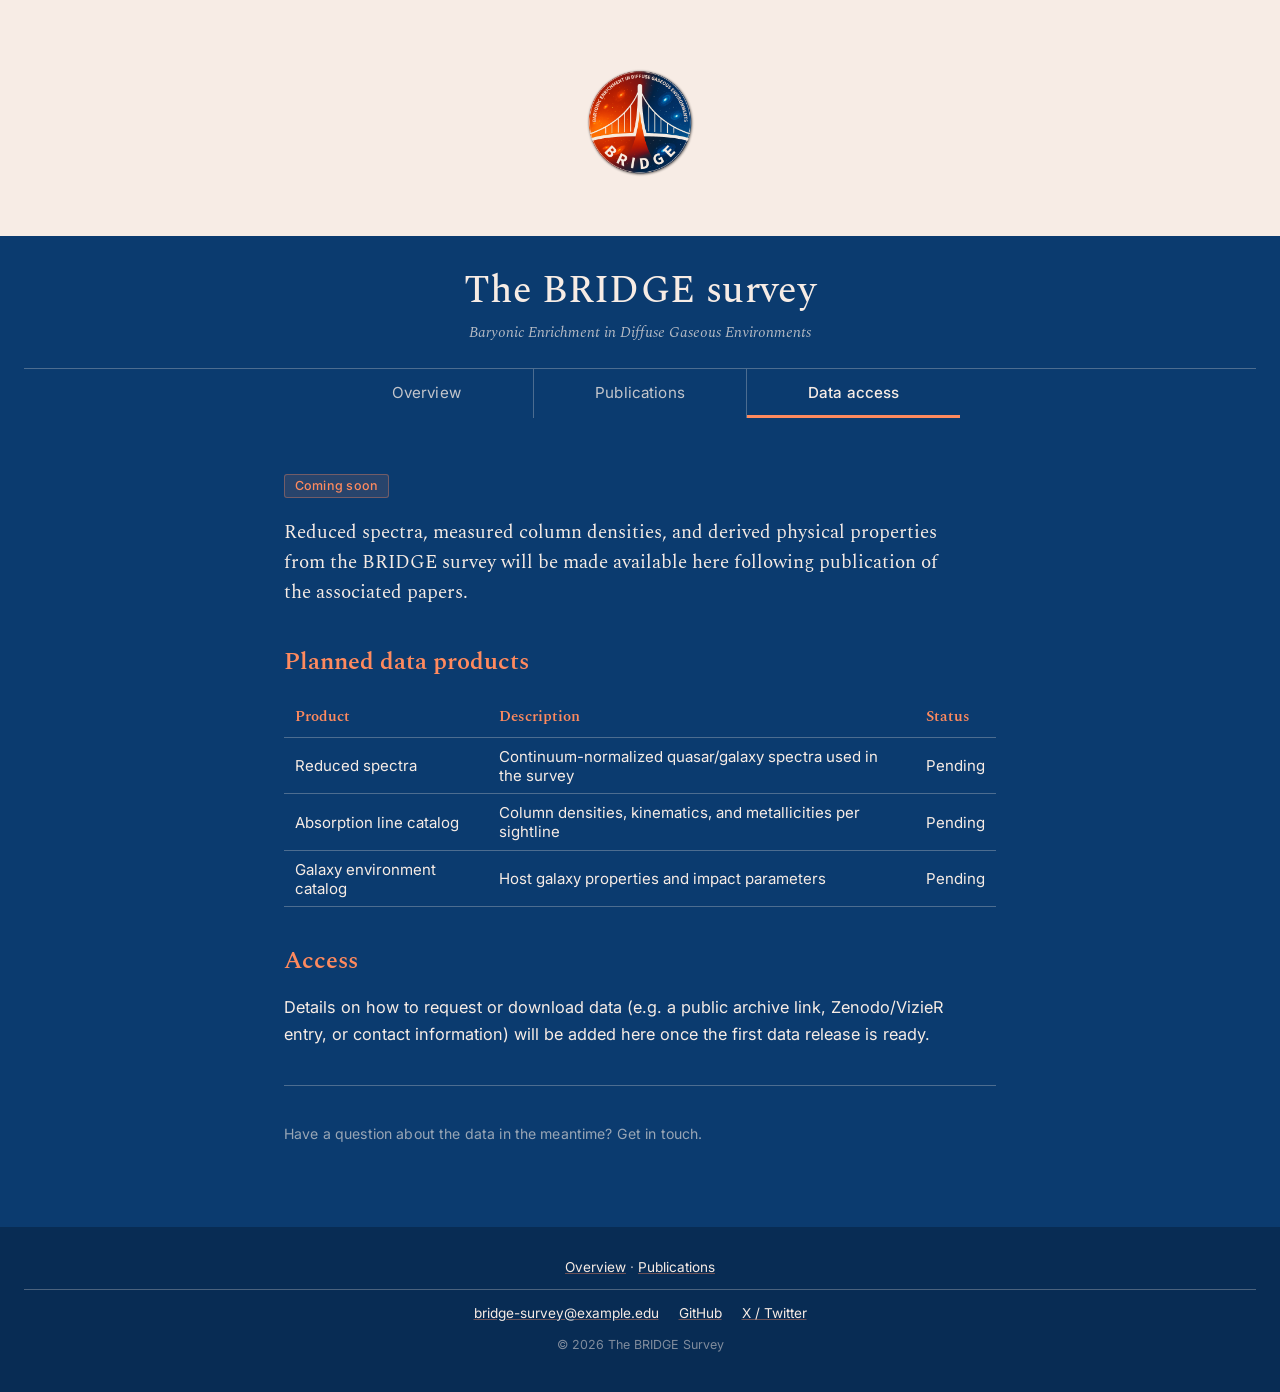
==== data-access.html @ c7e0becc "Add files via upload" ====
<!DOCTYPE html>
<html lang="en">
<head>
<meta charset="UTF-8">
<meta name="viewport" content="width=device-width, initial-scale=1.0">
<title>The BRIDGE Survey — Data Access</title>
<link rel="icon" href="assets/logo.png">
<link rel="stylesheet" href="css/style.css">
</head>
<body>

<header class="site-header">
  <div class="hero">
    <img class="hero__logo" src="assets/logo.png" alt="BRIDGE survey logo">
  </div>
  <div class="title-band">
    <h1>The BRIDGE survey</h1>
    <p class="tagline">Baryonic Enrichment in Diffuse Gaseous Environments</p>
    <nav class="tabs" aria-label="Primary">
      <ul>
        <li><a href="index.html">Overview</a></li>
        <li><a href="publications.html">Publications</a></li>
        <li><a href="data-access.html" class="active">Data access</a></li>
      </ul>
    </nav>
  </div>
</header>

<main>
  <div class="panel">

    <span class="status-tag">Coming soon</span>
    <p class="lede">
      Reduced spectra, measured column densities, and derived physical
      properties from the BRIDGE survey will be made available here
      following publication of the associated papers.
    </p>

    <h2>Planned data products</h2>
    <table class="data-table">
      <thead>
        <tr>
          <th>Product</th>
          <th>Description</th>
          <th>Status</th>
        </tr>
      </thead>
      <tbody>
        <tr>
          <td>Reduced spectra</td>
          <td>Continuum-normalized quasar/galaxy spectra used in the survey</td>
          <td>Pending</td>
        </tr>
        <tr>
          <td>Absorption line catalog</td>
          <td>Column densities, kinematics, and metallicities per sightline</td>
          <td>Pending</td>
        </tr>
        <tr>
          <td>Galaxy environment catalog</td>
          <td>Host galaxy properties and impact parameters</td>
          <td>Pending</td>
        </tr>
      </tbody>
    </table>

    <h2>Access</h2>
    <p>
      Details on how to request or download data (e.g. a public archive
      link, Zenodo/VizieR entry, or contact information) will be added here
      once the first data release is ready.
    </p>

    <hr class="divider">
    <p class="byline">Have a question about the data in the meantime? Get in touch.</p>

  </div>
</main>

<footer class="site-footer">
  <div class="footer-nav">
    <a href="index.html">Overview</a> &middot; <a href="publications.html">Publications</a>
  </div>
  <div class="footer-contact">
    <a href="mailto:bridge-survey@example.edu">bridge-survey@example.edu</a>
    <a href="https://github.com/">GitHub</a>
    <a href="https://twitter.com/">X / Twitter</a>
  </div>
  <p class="footer-copy">&copy; 2026 The BRIDGE Survey</p>
</footer>

</body>
</html>
---- css/style.css ----
/* ============================================================
   The BRIDGE Survey — shared stylesheet
   ============================================================ */

@import url('https://fonts.googleapis.com/css2?family=Spectral:ital,wght@0,400;0,500;0,600;1,400&family=Inter:wght@400;500;600&display=swap');

:root {
  --peach:      #F7ECE5;
  --peach-deep: #EFDDD1;
  --navy:       #0B3B6F;
  --navy-deep:  #082C54;
  --navy-card:  rgba(247, 236, 229, 0.06);
  --cream:      #F7ECE5;
  --rust:       #D5401C;
  --rust-deep:  #B93518;
  --accent:     #FF8A5E;  /* lightened rust — readable on navy */
  --ink:        #1B2733;
  --ink-soft:   #48566A;
  --line:       rgba(247, 236, 229, 0.28);

  --serif: 'Spectral', Georgia, 'Times New Roman', serif;
  --sans: 'Inter', -apple-system, BlinkMacSystemFont, 'Segoe UI', sans-serif;
}

* { box-sizing: border-box; }

html { scroll-behavior: smooth; }

body {
  margin: 0;
  font-family: var(--sans);
  color: var(--cream);
  background: var(--navy);
  -webkit-font-smoothing: antialiased;
}

a { color: var(--accent); text-decoration-color: rgba(255, 138, 94, 0.4); }
a:hover { text-decoration-color: var(--accent); }

:focus-visible {
  outline: 2px solid var(--accent);
  outline-offset: 2px;
}

/* ---------------- Header ---------------- */

.site-header { display: block; }

.hero {
  background: var(--peach);
  padding: 3rem 1.5rem 2.25rem;
  text-align: center;
}

.hero__logo {
  width: 148px;
  height: 148px;
  display: inline-block;
}

.title-band {
  background: var(--navy);
  color: var(--cream);
  padding: 1.6rem 1.5rem 0;
  text-align: center;
}

.title-band h1 {
  margin: 0 0 0.15rem;
  font-family: var(--serif);
  font-weight: 500;
  font-size: clamp(1.6rem, 3.2vw, 2.35rem);
  letter-spacing: 0.01em;
  color: var(--cream);
}

.title-band p.tagline {
  margin: 0 0 1.5rem;
  font-size: 0.95rem;
  color: rgba(247, 236, 229, 0.72);
  font-style: italic;
  font-family: var(--serif);
}

nav.tabs {
  display: flex;
  justify-content: center;
  border-top: 1px solid var(--line);
}

nav.tabs ul {
  list-style: none;
  display: flex;
  margin: 0;
  padding: 0;
  max-width: 640px;
  width: 100%;
}

nav.tabs li {
  flex: 1;
  border-left: 1px solid var(--line);
}

nav.tabs li:first-child { border-left: none; }

nav.tabs a {
  display: block;
  text-align: center;
  padding: 0.9rem 0.75rem 0.8rem;
  color: var(--cream);
  text-decoration: none;
  font-size: 0.95rem;
  letter-spacing: 0.01em;
  border-bottom: 3px solid transparent;
  transition: border-color 0.15s ease, opacity 0.15s ease;
  opacity: 0.78;
}

nav.tabs a:hover { opacity: 1; }

nav.tabs a.active {
  opacity: 1;
  border-bottom-color: var(--accent);
  font-weight: 500;
}

/* ---------------- Main content ---------------- */

main {
  max-width: 760px;
  margin: 0 auto;
  padding: 3rem 1.5rem 4rem;
  background: var(--navy);
}

.panel {
  padding: 0.5rem 0 0;
}

main h2 {
  font-family: var(--serif);
  font-weight: 600;
  font-size: 1.5rem;
  color: var(--accent);
  margin: 2.25rem 0 0.9rem;
}

main h2:first-child { margin-top: 0; }

main h3 {
  font-family: var(--serif);
  font-weight: 600;
  font-size: 1.15rem;
  color: var(--peach);
  margin: 1.8rem 0 0.6rem;
}

main p, main li {
  font-size: 1.02rem;
  line-height: 1.68;
  color: var(--cream);
  max-width: 68ch;
}

main p { margin: 0 0 1.1rem; }

main ul, main ol { padding-left: 1.3rem; }

.lede {
  font-family: var(--serif);
  font-size: 1.18rem;
  line-height: 1.6;
  color: var(--peach);
}

.divider {
  border: none;
  border-top: 1px solid var(--line);
  margin: 2.25rem 0;
}

.byline {
  font-size: 0.88rem;
  color: rgba(247, 236, 229, 0.6);
  letter-spacing: 0.01em;
}

/* ---------------- Publications ---------------- */

.pub-section h2 {
  border-bottom: 1px solid var(--line);
  padding-bottom: 0.5rem;
}

.paper {
  padding: 1rem 0;
  border-bottom: 1px dashed var(--line);
}

.paper:last-child { border-bottom: none; }

.paper__title {
  font-family: var(--serif);
  font-weight: 600;
  font-size: 1.05rem;
  margin: 0 0 0.3rem;
  color: var(--cream);
}

.paper__meta {
  font-size: 0.9rem;
  color: rgba(247, 236, 229, 0.65);
  margin: 0 0 0.4rem;
}

.paper__links a {
  font-size: 0.9rem;
  margin-right: 1rem;
}

.empty-note {
  font-size: 0.95rem;
  color: rgba(247, 236, 229, 0.55);
  font-style: italic;
  padding: 0.75rem 0;
}

.linklist {
  list-style: none;
  padding: 0;
  margin: 0;
}

.linklist li {
  padding: 0.6rem 0;
  border-bottom: 1px dashed var(--line);
}

.linklist li:last-child { border-bottom: none; }

/* ---------------- People panel ---------------- */

.people-panel {
  background: var(--navy-card);
  border: 1px solid var(--line);
  border-radius: 4px;
  padding: 1.75rem clamp(1.25rem, 4vw, 2rem);
  margin-top: 0.5rem;
}

.people-grid {
  display: grid;
  grid-template-columns: repeat(auto-fill, minmax(200px, 1fr));
  gap: 1.5rem 1.25rem;
  margin-top: 1.25rem;
}

.person {
  padding: 0;
}

.person__name {
  font-family: var(--serif);
  font-weight: 600;
  font-size: 1.02rem;
  color: var(--cream);
  margin: 0 0 0.15rem;
}

.person__role {
  font-size: 0.85rem;
  color: var(--accent);
  margin: 0 0 0.15rem;
}

.person__affil {
  font-size: 0.85rem;
  color: rgba(247, 236, 229, 0.6);
  margin: 0;
}

/* ---------------- Data access ---------------- */

.status-tag {
  display: inline-block;
  font-size: 0.78rem;
  font-weight: 500;
  color: var(--accent);
  background: rgba(255, 138, 94, 0.12);
  border: 1px solid rgba(255, 138, 94, 0.35);
  border-radius: 3px;
  padding: 0.2rem 0.6rem;
  margin-bottom: 1.25rem;
  letter-spacing: 0.02em;
}

.data-table {
  width: 100%;
  border-collapse: collapse;
  margin: 1rem 0 1.5rem;
  font-size: 0.94rem;
}

.data-table th, .data-table td {
  text-align: left;
  padding: 0.55rem 0.7rem;
  border-bottom: 1px solid var(--line);
  color: var(--cream);
}

.data-table th {
  font-family: var(--serif);
  color: var(--accent);
  font-weight: 600;
}

/* ---------------- Footer ---------------- */

footer.site-footer {
  background: var(--navy-deep);
  color: rgba(247, 236, 229, 0.75);
  text-align: center;
  padding: 2rem 1.5rem 1.75rem;
  font-size: 0.85rem;
}

footer.site-footer a { color: var(--cream); }

.footer-nav {
  margin-bottom: 0.9rem;
}

.footer-contact {
  display: flex;
  justify-content: center;
  flex-wrap: wrap;
  gap: 0 1.25rem;
  padding-top: 0.9rem;
  margin-top: 0.9rem;
  border-top: 1px solid var(--line);
  font-size: 0.85rem;
}

.footer-copy {
  margin-top: 1rem;
  color: rgba(247, 236, 229, 0.5);
  font-size: 0.78rem;
}

/* ---------------- Responsive ---------------- */

@media (max-width: 560px) {
  .hero { padding: 2.25rem 1rem 1.75rem; }
  .hero__logo { width: 108px; height: 108px; }
  nav.tabs a { font-size: 0.84rem; padding: 0.8rem 0.4rem 0.7rem; }
  main { padding: 2rem 1rem 3rem; }
}

@media (prefers-reduced-motion: reduce) {
  html { scroll-behavior: auto; }
  * { transition: none !important; }
}
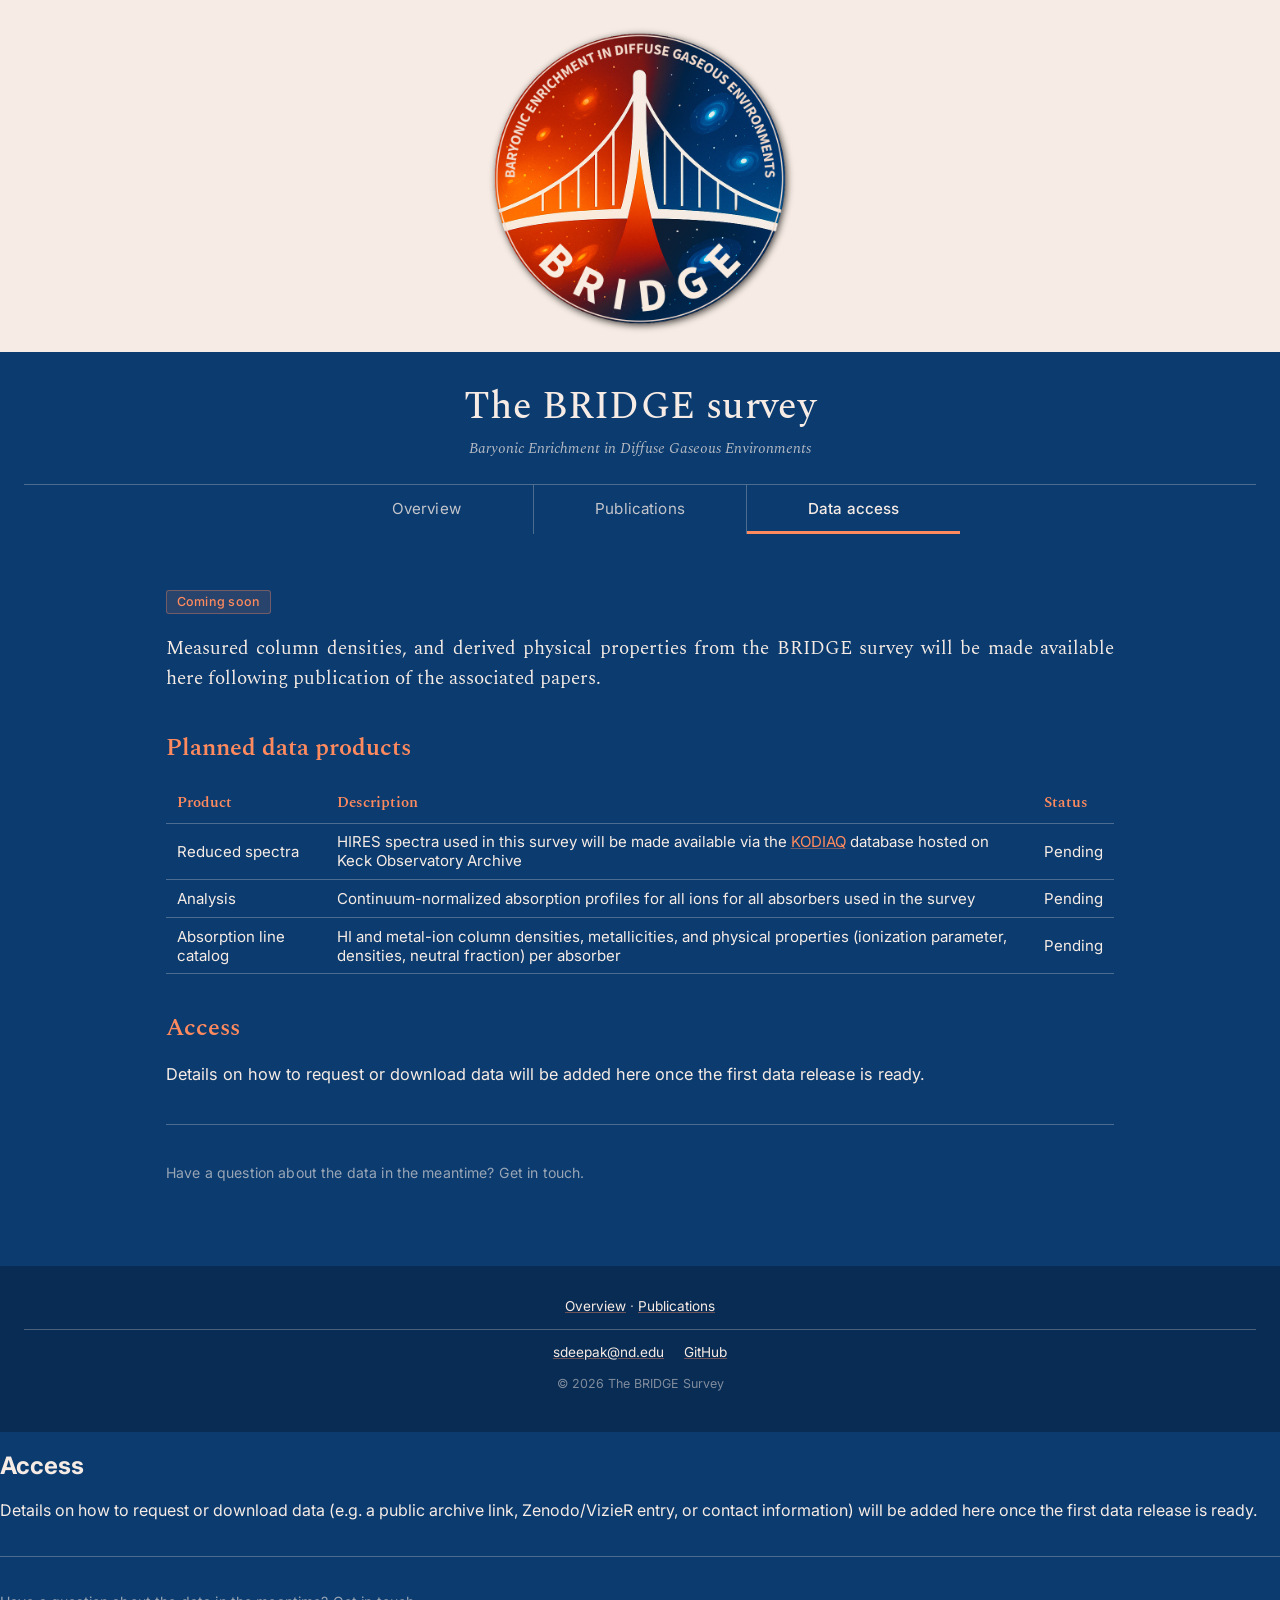
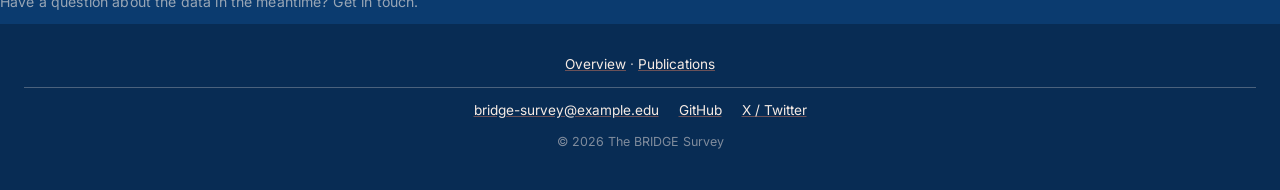
==== commit a093f0a1: "Revise data access information and descriptions Updated content in data-access.html to clarify data " ====
--- a/data-access.html
+++ b/data-access.html
@@ -31,7 +31,7 @@
 
     <span class="status-tag">Coming soon</span>
     <p class="lede">
-      Reduced spectra, measured column densities, and derived physical
+      Measured column densities, and derived physical
       properties from the BRIDGE survey will be made available here
       following publication of the associated papers.
     </p>
@@ -48,19 +48,46 @@
       <tbody>
         <tr>
           <td>Reduced spectra</td>
-          <td>Continuum-normalized quasar/galaxy spectra used in the survey</td>
+          <td>HIRES spectra used in this survey will be made available via the <a href="https://koa.ipac.caltech.edu/applications/KODIAQ/kodiaqDocument.html">KODIAQ</a> database hosted on Keck Observatory Archive</td>
+          <td>Pending</td>
+        </tr>        
+        <tr>
+          <td>Analysis</td>
+          <td>Continuum-normalized absorption profiles for all ions for all absorbers used in the survey</td>
           <td>Pending</td>
         </tr>
         <tr>
           <td>Absorption line catalog</td>
-          <td>Column densities, kinematics, and metallicities per sightline</td>
+          <td>HI and metal-ion column densities, metallicities, and physical properties (ionization parameter, densities, neutral fraction) per absorber</td>
           <td>Pending</td>
-        </tr>
-        <tr>
-          <td>Galaxy environment catalog</td>
-          <td>Host galaxy properties and impact parameters</td>
-          <td>Pending</td>
-        </tr>
+      </tbody>
+    </table>
+
+    <h2>Access</h2>
+    <p>
+      Details on how to request or download data will be added here
+      once the first data release is ready.
+    </p>
+
+    <hr class="divider">
+    <p class="byline">Have a question about the data in the meantime? Get in touch.</p>
+
+  </div>
+</main>
+
+<footer class="site-footer">
+  <div class="footer-nav">
+    <a href="index.html">Overview</a> &middot; <a href="publications.html">Publications</a>
+  </div>
+  <div class="footer-contact">
+    <a href="mailto:sdeepak@nd.edu">sdeepak@nd.edu</a>
+    <a href="https://github.com/sdeepak1997/Bridge/tree/main">GitHub</a>
+  </div>
+  <p class="footer-copy">&copy; 2026 The BRIDGE Survey</p>
+</footer>
+
+</body>
+</html>
       </tbody>
     </table>
 
--- a/css/style.css
+++ b/css/style.css
@@ -48,16 +48,17 @@
 
 .hero {
   background: var(--peach);
-  padding: 3rem 1.5rem 2.25rem;
+  padding: 1rem 1rem 0.5rem;
   text-align: center;
 }
 
 .hero__logo {
-  width: 148px;
-  height: 148px;
+  width: 420px;
+  height: 420px;
   display: inline-block;
-}
-
+  margin-top: -3rem;
+  margin-bottom: -3rem;
+}
 .title-band {
   background: var(--navy);
   color: var(--cream);
@@ -128,9 +129,9 @@
 /* ---------------- Main content ---------------- */
 
 main {
-  max-width: 760px;
+  max-width: 980px;
   margin: 0 auto;
-  padding: 3rem 1.5rem 4rem;
+  padding: 3rem 1rem 4rem;
   background: var(--navy);
 }
 
@@ -160,7 +161,8 @@
   font-size: 1.02rem;
   line-height: 1.68;
   color: var(--cream);
-  max-width: 68ch;
+  text-align: justify;
+  hyphens: auto;
 }
 
 main p { margin: 0 0 1.1rem; }
@@ -172,6 +174,8 @@
   font-size: 1.18rem;
   line-height: 1.6;
   color: var(--peach);
+  text-align: justify;
+  hyphens: auto;
 }
 
 .divider {
@@ -352,7 +356,7 @@
 
 @media (max-width: 560px) {
   .hero { padding: 2.25rem 1rem 1.75rem; }
-  .hero__logo { width: 108px; height: 108px; }
+  .hero__logo { width: 150px; height: 150px; }
   nav.tabs a { font-size: 0.84rem; padding: 0.8rem 0.4rem 0.7rem; }
   main { padding: 2rem 1rem 3rem; }
 }
